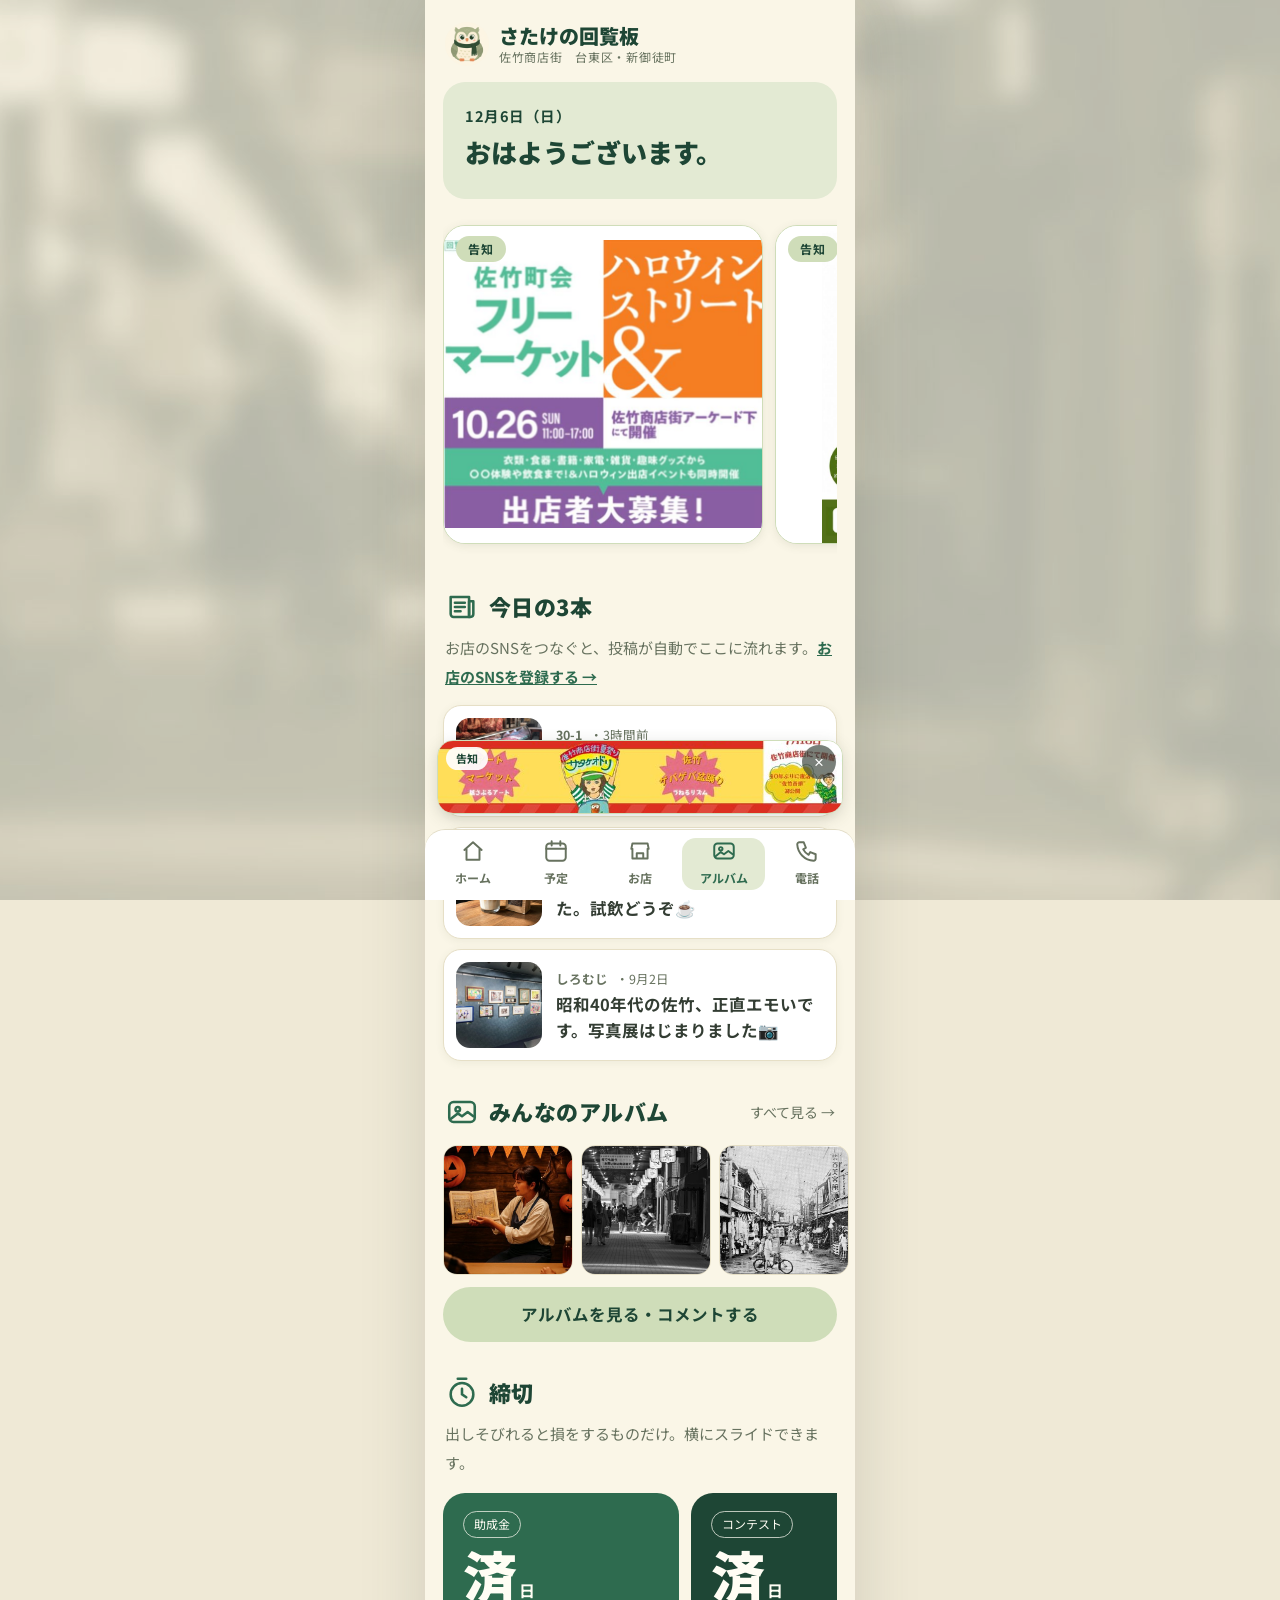
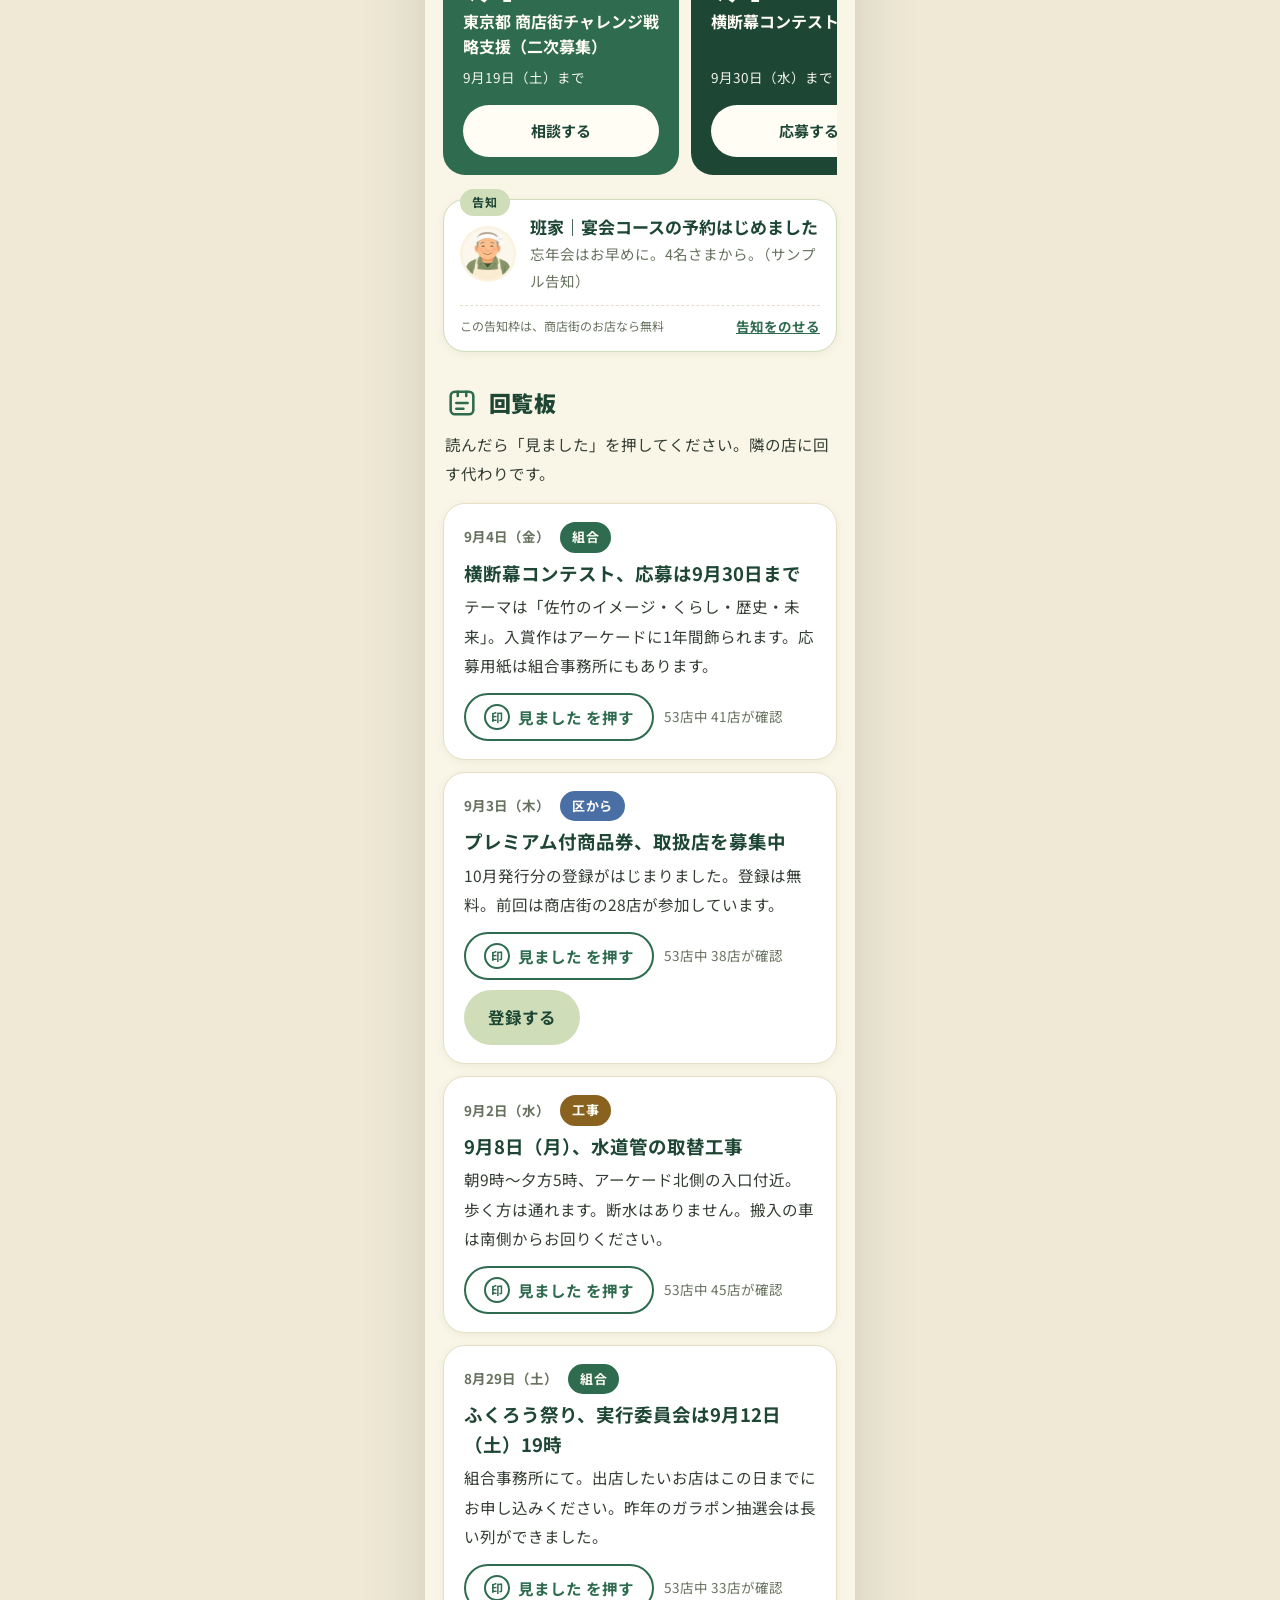
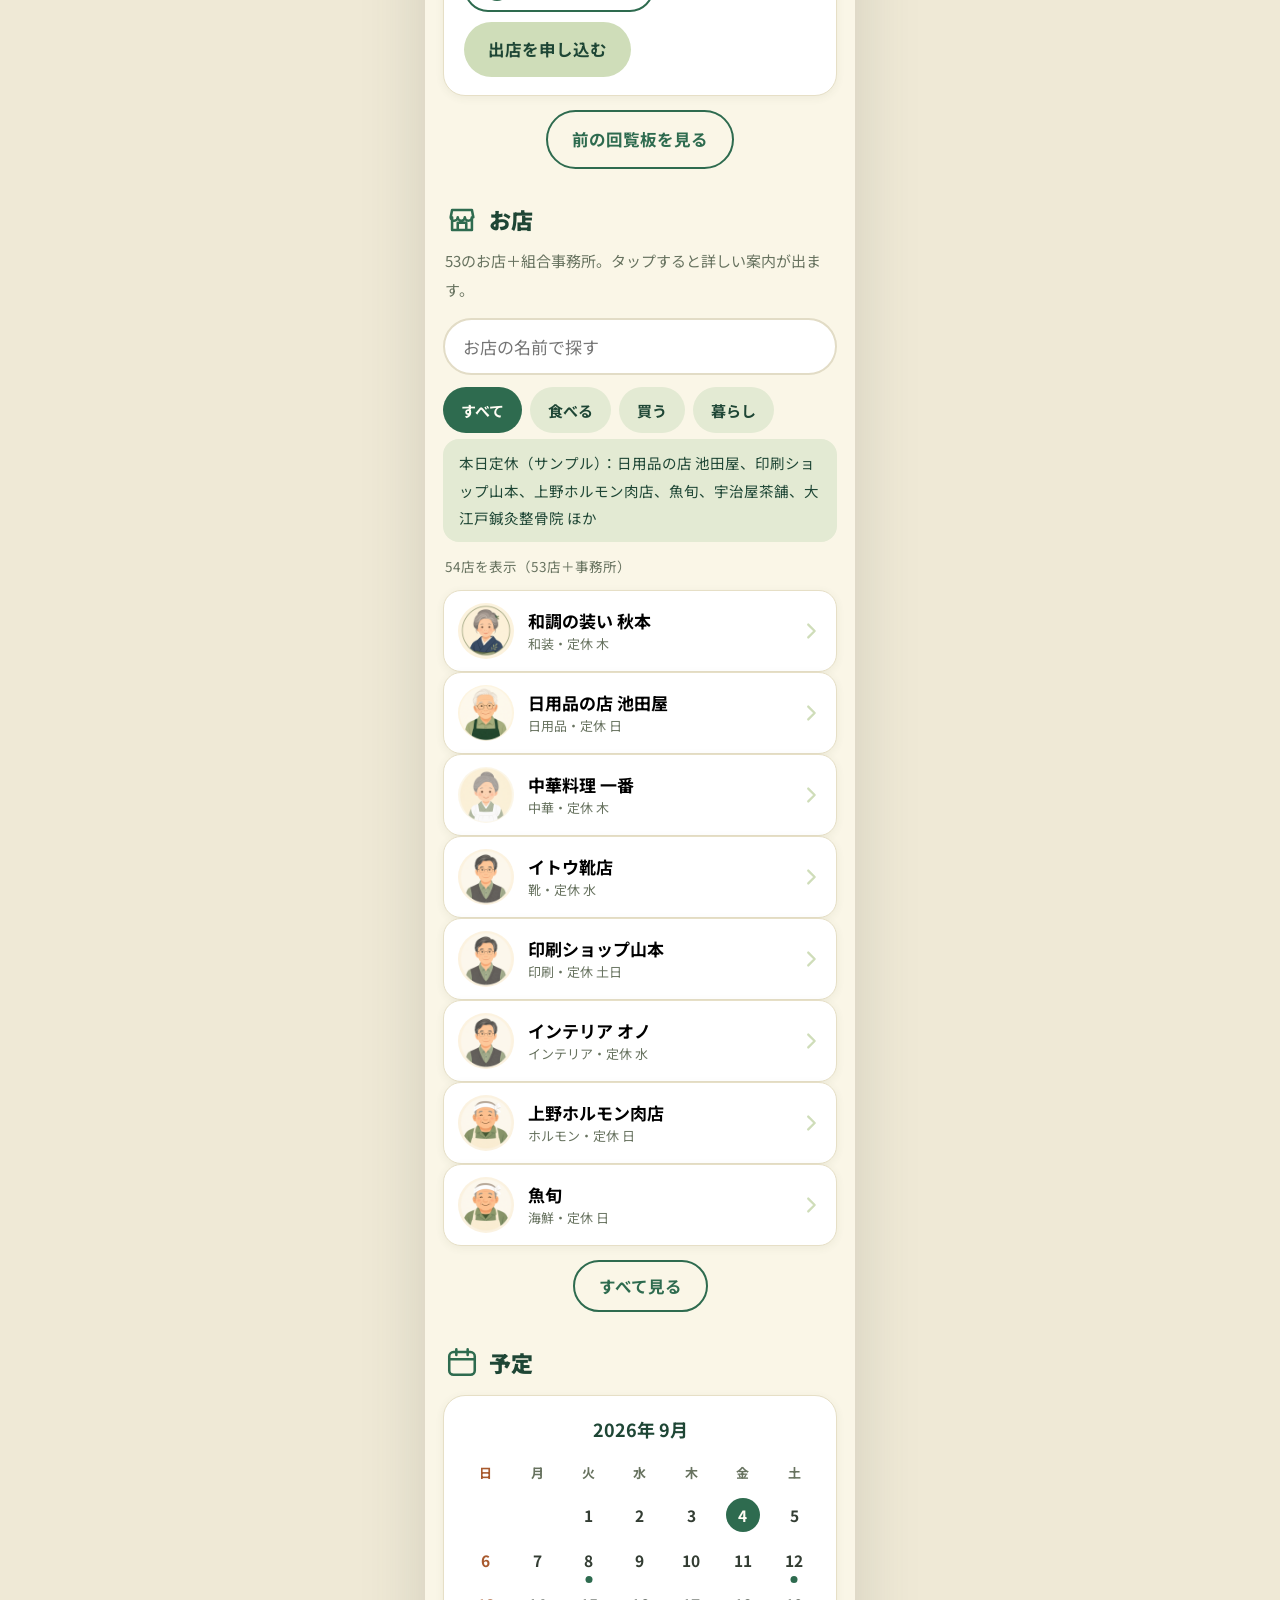
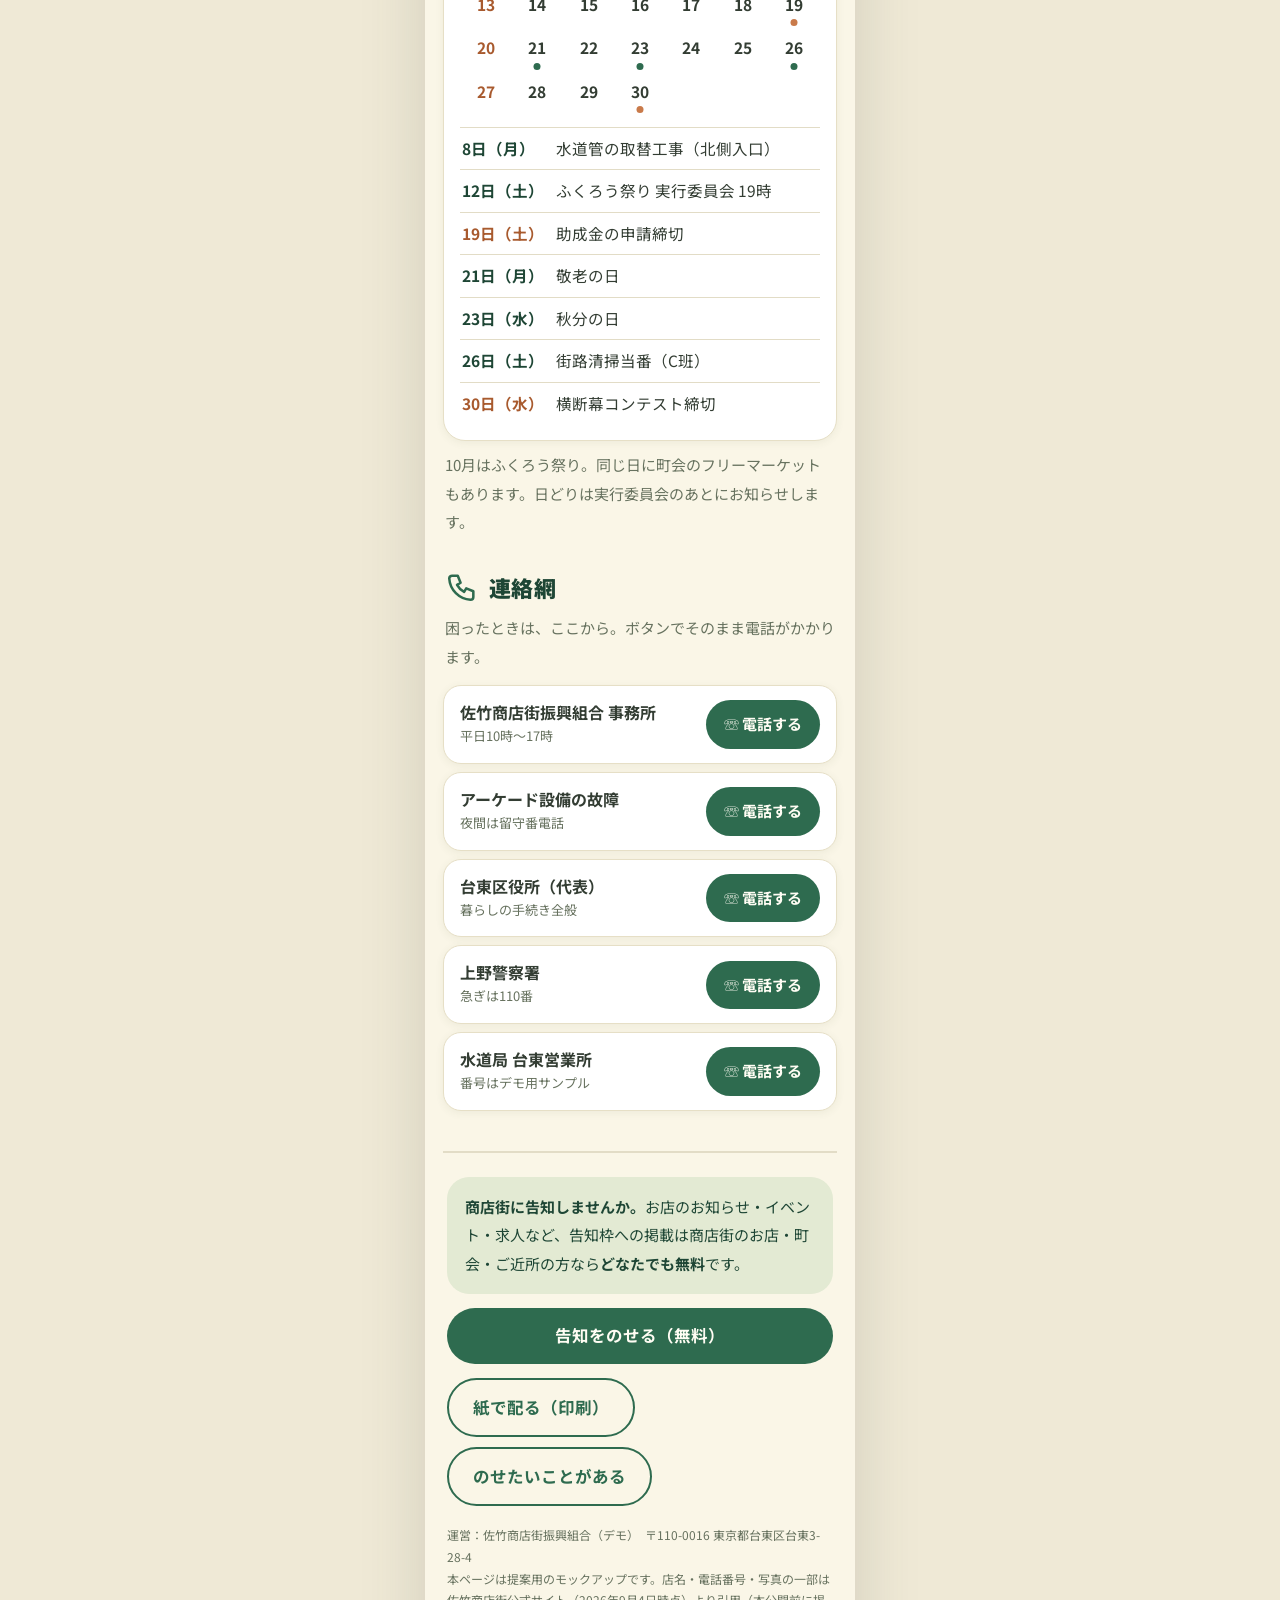
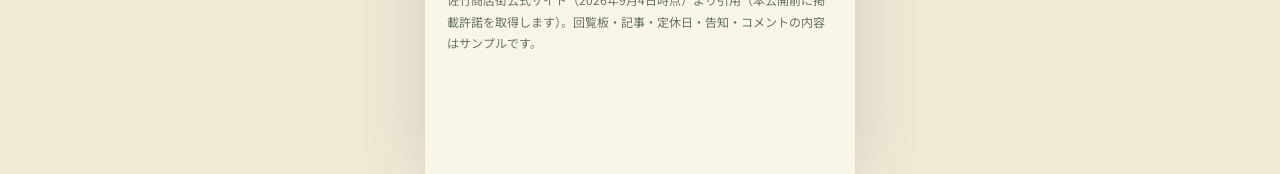
==== index.html @ 7f85e672 "satake shotengai portal mock (demo, noindex)" ====
<!DOCTYPE html>
<html lang="ja">
<head>
<meta charset="UTF-8">
<meta name="viewport" content="width=device-width, initial-scale=1.0">
<meta name="robots" content="noindex, nofollow">
<title>さたけの回覧板｜佐竹商店街</title>
<link rel="preconnect" href="https://fonts.googleapis.com">
<link rel="preconnect" href="https://fonts.gstatic.com" crossorigin>
<link href="https://fonts.googleapis.com/css2?family=Noto+Sans+JP:wght@400;500;700;900&display=swap" rel="stylesheet">
<link rel="stylesheet" href="css/style.css">
</head>
<body>
<div class="bg-illust" aria-hidden="true"></div>

<!-- ローディング（1日1回・応援型） -->
<div id="loader" aria-hidden="true">
  <img src="assets/img/owl.png" alt="">
  <p class="l-slogan" id="loaderSlogan">今日も一日、<br>がんばりましょう。</p>
  <p class="l-sub" id="loaderFact">佐竹商店街は、明治31年から128年。</p>
</div>

<div class="app">

  <header class="head">
    <img src="assets/img/owl.png" alt="ふくろうのマーク">
    <div class="t">さたけの回覧板<small>佐竹商店街　台東区・新御徒町</small></div>
  </header>

  <!-- あいさつ -->
  <div class="hello" id="top">
    <div class="h-day" id="helloDate">9月4日（金）</div>
    <h1 id="helloGreet">こんにちは。</h1>
  </div>

  <!-- ヒーロー＝告知面（チラシがそのまま載る） -->
  <section class="hero-ads" aria-label="告知">
    <div class="ha-scroll reveal">
      <a class="ha-card" href="shinsei.html"><span class="ad-chip">告知</span><img src="assets/img/ad_flea.jpg" alt="フリーマーケット＆ハロウィンストリート 10月26日 出店者大募集"></a>
      <a class="ha-card" href="shinsei.html"><span class="ad-chip">告知</span><img src="assets/img/ad_banner_contest.jpg" alt="第2回 横断幕コンテスト 作品募集"></a>
      <a class="ha-card ha-empty" href="shinsei.html"><div><b>この枠に、お店のチラシを</b><br>掲載は商店街のお店・町会なら無料<span class="btn sub" style="margin-top:10px">告知をのせる</span></div></a>
    </div>
  </section>

  <!-- 今日の3本（SNS連携） -->
  <section class="news" aria-labelledby="h-news">
    <div class="sec-head reveal">
      <svg class="ico" viewBox="0 0 24 24" fill="none" stroke="currentColor" stroke-width="1.8" stroke-linecap="round" stroke-linejoin="round" aria-hidden="true"><path d="M4 5h13v14H6a2 2 0 0 1-2-2z"/><path d="M17 8h3v9a2 2 0 0 1-2 2h-1z"/><path d="M7 9h7M7 12h7M7 15h4"/></svg>
      <h2 id="h-news">今日の3本</h2>
    </div>
    <p class="sec-lead reveal">お店のSNSをつなぐと、投稿が自動でここに流れます。<a href="shinsei.html" style="font-weight:700;color:var(--green)">お店のSNSを登録する →</a></p>
    <article class="n-item reveal">
      <img src="assets/img/sns_croquette.jpg" alt="揚げたてのコロッケ">
      <div><div class="n-meta"><b>30-1</b><time>・3時間前</time></div>
      <h3>秋のさつまいもコロッケ、今日からです。夕方は売り切れごめん🍠</h3></div>
    </article>
    <article class="n-item reveal">
      <img src="assets/img/sns_coffee.jpg" alt="アイスラテとコーヒー豆">
      <div><div class="n-meta"><b>ベースキャンプコーヒー</b><time>・昨日</time></div>
      <h3>新豆エチオピア、焼き上がりました。試飲どうぞ☕</h3></div>
    </article>
    <article class="n-item reveal">
      <img src="assets/img/photo_news.jpg" alt="写真展の会場">
      <div><div class="n-meta"><b>しろむじ</b><time>・9月2日</time></div>
      <h3>昭和40年代の佐竹、正直エモいです。写真展はじまりました📷</h3></div>
    </article>
  </section>

  <!-- アルバムのティーザー -->
  <section aria-labelledby="h-album-t">
    <div class="sec-head reveal">
      <svg class="ico" viewBox="0 0 24 24" fill="none" stroke="currentColor" stroke-width="1.8" stroke-linecap="round" stroke-linejoin="round" aria-hidden="true"><rect x="3" y="5" width="18" height="14" rx="3"/><circle cx="9" cy="10" r="1.6"/><path d="m4 17 5-4 3 2 4-3 4 3"/></svg>
      <h2 id="h-album-t">みんなのアルバム</h2>
      <a class="more" href="album.html">すべて見る →</a>
    </div>
    <div class="teaser reveal">
      <img src="assets/img/photo_album1.jpg" alt="">
      <img src="assets/img/photo_album2.jpg" alt="">
      <img src="assets/img/photo_album3.jpg" alt="">
    </div>
    <a class="btn sub wide reveal" href="album.html">アルバムを見る・コメントする</a>
  </section>

  <!-- 締切 -->
  <section aria-labelledby="h-dl">
    <div class="sec-head reveal">
      <svg class="ico" viewBox="0 0 24 24" fill="none" stroke="currentColor" stroke-width="1.8" stroke-linecap="round" aria-hidden="true"><circle cx="12" cy="13" r="8"/><path d="M12 9v4l3 2M9 2h6"/></svg>
      <h2 id="h-dl">締切</h2>
    </div>
    <p class="sec-lead reveal">出しそびれると損をするものだけ。横にスライドできます。</p>
    <div class="deadline-scroll reveal">
      <div class="dl" data-due="2026-09-19">
        <span class="d-tag">助成金</span>
        <div class="d-num"><span>--</span><small>日</small></div>
        <h3>東京都 商店街チャレンジ戦略支援（二次募集）</h3>
        <p class="d-date">9月19日（土）まで</p>
        <a class="btn" href="shinsei.html">相談する</a>
      </div>
      <div class="dl alt" data-due="2026-09-30">
        <span class="d-tag">コンテスト</span>
        <div class="d-num"><span>--</span><small>日</small></div>
        <h3>横断幕コンテスト 作品応募</h3>
        <p class="d-date">9月30日（水）まで</p>
        <a class="btn" href="shinsei.html">応募する</a>
      </div>
      <div class="dl" data-due="2026-10-15">
        <span class="d-tag">共済</span>
        <div class="d-num"><span>--</span><small>日</small></div>
        <h3>商店街共済 年度更新の書類</h3>
        <p class="d-date">10月15日（木）まで</p>
        <a class="btn" href="shinsei.html">書類を出す</a>
      </div>
    </div>
    <div class="ad-card reveal">
      <span class="ad-chip">告知</span>
      <div class="a-body">
        <img class="a-face" src="assets/img/face5.png" alt="">
        <div><h3>班家｜宴会コースの予約はじめました</h3>
        <p>忘年会はお早めに。4名さまから。（サンプル告知）</p></div>
      </div>
      <div class="ad-note"><span>この告知枠は、商店街のお店なら無料</span><a href="shinsei.html">告知をのせる</a></div>
    </div>
  </section>

  <!-- 回覧板 -->
  <section class="kairan" aria-labelledby="h-kairan">
    <div class="sec-head reveal">
      <svg class="ico" viewBox="0 0 24 24" fill="none" stroke="currentColor" stroke-width="1.8" stroke-linecap="round" stroke-linejoin="round" aria-hidden="true"><rect x="4" y="4" width="16" height="16" rx="3"/><path d="M9 4v3M15 4v3M8 12h8M8 16h5"/></svg>
      <h2 id="h-kairan">回覧板</h2>
    </div>
    <p class="sec-lead reveal">読んだら「見ました」を押してください。隣の店に回す代わりです。</p>

    <article class="card reveal" data-kid="k1" data-base="41">
      <div class="k-meta"><time>9月4日（金）</time><span class="chip c-kumiai">組合</span></div>
      <h3>横断幕コンテスト、応募は9月30日まで</h3>
      <p>テーマは「佐竹のイメージ・くらし・歴史・未来」。入賞作はアーケードに1年間飾られます。応募用紙は組合事務所にもあります。</p>
      <div class="k-act">
        <button class="stamp-btn" type="button"><span class="s-circle">印</span><span class="s-label">見ました</span></button>
        <span class="k-count"></span>
      </div>
    </article>

    <article class="card reveal" data-kid="k2" data-base="38">
      <div class="k-meta"><time>9月3日（木）</time><span class="chip c-ku">区から</span></div>
      <h3>プレミアム付商品券、取扱店を募集中</h3>
      <p>10月発行分の登録がはじまりました。登録は無料。前回は商店街の28店が参加しています。</p>
      <div class="k-act">
        <button class="stamp-btn" type="button"><span class="s-circle">印</span><span class="s-label">見ました</span></button>
        <span class="k-count"></span>
        <a class="btn sub" href="shinsei.html">登録する</a>
      </div>
    </article>

    <article class="card reveal" data-kid="k3" data-base="45">
      <div class="k-meta"><time>9月2日（水）</time><span class="chip c-kouji">工事</span></div>
      <h3>9月8日（月）、水道管の取替工事</h3>
      <p>朝9時〜夕方5時、アーケード北側の入口付近。歩く方は通れます。断水はありません。搬入の車は南側からお回りください。</p>
      <div class="k-act">
        <button class="stamp-btn" type="button"><span class="s-circle">印</span><span class="s-label">見ました</span></button>
        <span class="k-count"></span>
      </div>
    </article>

    <article class="card reveal" data-kid="k4" data-base="33">
      <div class="k-meta"><time>8月29日（土）</time><span class="chip c-kumiai">組合</span></div>
      <h3>ふくろう祭り、実行委員会は9月12日（土）19時</h3>
      <p>組合事務所にて。出店したいお店はこの日までにお申し込みください。昨年のガラポン抽選会は長い列ができました。</p>
      <div class="k-act">
        <button class="stamp-btn" type="button"><span class="s-circle">印</span><span class="s-label">見ました</span></button>
        <span class="k-count"></span>
        <a class="btn sub" href="shinsei.html">出店を申し込む</a>
      </div>
    </article>

    <p class="k-past reveal"><a class="btn line" href="#h-kairan">前の回覧板を見る</a></p>
  </section>

  <!-- お店 -->
  <section aria-labelledby="h-mise" id="mise">
    <div class="sec-head reveal">
      <svg class="ico" viewBox="0 0 24 24" fill="none" stroke="currentColor" stroke-width="1.8" stroke-linecap="round" stroke-linejoin="round" aria-hidden="true"><path d="M4 10 5 5h14l1 5M4 10a2.5 2.5 0 0 0 5 0 2.5 2.5 0 0 0 5 0 2.5 2.5 0 0 0 5 0M5 10v9h14v-9M9 19v-5h6v5"/></svg>
      <h2 id="h-mise">お店</h2>
    </div>
    <p class="sec-lead reveal">53のお店＋組合事務所。タップすると詳しい案内が出ます。</p>
    <div class="reveal">
      <input class="mise-search" id="miseSearch" type="search" placeholder="お店の名前で探す" aria-label="お店の名前で探す">
      <div class="mise-filter" role="group" aria-label="種類でしぼる">
        <button class="f-btn" aria-pressed="true" data-cat="all">すべて</button>
        <button class="f-btn" aria-pressed="false" data-cat="taberu">食べる</button>
        <button class="f-btn" aria-pressed="false" data-cat="kau">買う</button>
        <button class="f-btn" aria-pressed="false" data-cat="kurashi">暮らし</button>
      </div>
      <div class="mise-closed" id="miseClosed"></div>
      <p class="mise-count" id="miseCount"></p>
      <ul class="mise-list" id="miseList"></ul>
      <div class="mise-more"><button class="btn line" id="miseMore" type="button">すべて見る</button></div>
    </div>
  </section>

  <!-- 予定 -->
  <section aria-labelledby="h-cal" id="calendar">
    <div class="sec-head reveal">
      <svg class="ico" viewBox="0 0 24 24" fill="none" stroke="currentColor" stroke-width="1.8" stroke-linecap="round" aria-hidden="true"><rect x="3" y="5" width="18" height="16" rx="3"/><path d="M8 3v4M16 3v4M3 10h18"/></svg>
      <h2 id="h-cal">予定</h2>
    </div>
    <div class="cal reveal">
      <div class="cal-title">2026年 9月</div>
      <table>
        <thead><tr><th class="sun">日</th><th>月</th><th>火</th><th>水</th><th>木</th><th>金</th><th>土</th></tr></thead>
        <tbody>
          <tr><td class="sun"></td><td></td><td>1</td><td>2</td><td>3</td><td class="today"><span>4</span></td><td>5</td></tr>
          <tr><td class="sun">6</td><td>7</td><td>8<i class="dot"></i></td><td>9</td><td>10</td><td>11</td><td>12<i class="dot"></i></td></tr>
          <tr><td class="sun">13</td><td>14</td><td>15</td><td>16</td><td>17</td><td>18</td><td>19<i class="dot hot"></i></td></tr>
          <tr><td class="sun">20</td><td>21<i class="dot"></i></td><td>22</td><td>23<i class="dot"></i></td><td>24</td><td>25</td><td>26<i class="dot"></i></td></tr>
          <tr><td class="sun">27</td><td>28</td><td>29</td><td>30<i class="dot hot"></i></td><td></td><td></td><td></td></tr>
        </tbody>
      </table>
      <ul class="cal-legend">
        <li><span class="d">8日（月）</span>水道管の取替工事（北側入口）</li>
        <li><span class="d">12日（土）</span>ふくろう祭り 実行委員会 19時</li>
        <li class="hot"><span class="d">19日（土）</span>助成金の申請締切</li>
        <li><span class="d">21日（月）</span>敬老の日</li>
        <li><span class="d">23日（水）</span>秋分の日</li>
        <li><span class="d">26日（土）</span>街路清掃当番（C班）</li>
        <li class="hot"><span class="d">30日（水）</span>横断幕コンテスト締切</li>
      </ul>
    </div>
    <p class="sec-lead reveal" style="margin-top:10px">10月はふくろう祭り。同じ日に町会のフリーマーケットもあります。日どりは実行委員会のあとにお知らせします。</p>
  </section>

  <!-- 連絡網 -->
  <section aria-labelledby="h-tel" id="tel">
    <div class="sec-head reveal">
      <svg class="ico" viewBox="0 0 24 24" fill="none" stroke="currentColor" stroke-width="1.8" stroke-linecap="round" stroke-linejoin="round" aria-hidden="true"><path d="M5 4h4l2 5-2.5 1.5a12 12 0 0 0 5 5L15 13l5 2v4a2 2 0 0 1-2 2A16 16 0 0 1 3 6a2 2 0 0 1 2-2"/></svg>
      <h2 id="h-tel">連絡網</h2>
    </div>
    <p class="sec-lead reveal">困ったときは、ここから。ボタンでそのまま電話がかかります。</p>
    <ul class="tel-list">
      <li class="tel-row reveal"><div><div class="t-name">佐竹商店街振興組合 事務所</div><div class="t-note">平日10時〜17時</div></div><a href="tel:0338318926">☏ 電話する</a></li>
      <li class="tel-row reveal"><div><div class="t-name">アーケード設備の故障</div><div class="t-note">夜間は留守番電話</div></div><a href="tel:0338318926">☏ 電話する</a></li>
      <li class="tel-row reveal"><div><div class="t-name">台東区役所（代表）</div><div class="t-note">暮らしの手続き全般</div></div><a href="tel:0352461111">☏ 電話する</a></li>
      <li class="tel-row reveal"><div><div class="t-name">上野警察署</div><div class="t-note">急ぎは110番</div></div><a href="tel:0338470110">☏ 電話する</a></li>
      <li class="tel-row reveal"><div><div class="t-name">水道局 台東営業所</div><div class="t-note">番号はデモ用サンプル</div></div><a href="tel:0338350000">☏ 電話する</a></li>
    </ul>
  </section>

  <!-- フッター -->
  <footer class="foot">
    <div class="f-free"><b>商店街に告知しませんか。</b>お店のお知らせ・イベント・求人など、告知枠への掲載は商店街のお店・町会・ご近所の方なら<b>どなたでも無料</b>です。</div>
    <a class="btn wide" href="shinsei.html" style="margin-bottom:14px">告知をのせる（無料）</a>
    <div class="f-btns">
      <a class="btn line" href="javascript:window.print()">紙で配る（印刷）</a>
      <a class="btn line" href="shinsei.html">のせたいことがある</a>
    </div>
    <small>運営：佐竹商店街振興組合（デモ）　〒110-0016 東京都台東区台東3-28-4<br>
    本ページは提案用のモックアップです。店名・電話番号・写真の一部は佐竹商店街公式サイト（2026年9月4日時点）より引用（本公開前に掲載許諾を取得します）。回覧板・記事・定休日・告知・コメントの内容はサンプルです。</small>
  </footer>

</div><!-- /.app -->

<!-- 店ポップアップ -->
<div class="pop-wrap" id="popWrap" role="dialog" aria-modal="true" aria-labelledby="popName">
  <div class="pop">
    <div class="p-head">
      <img id="popImg" src="" alt="">
      <div><h3 id="popName"></h3><div class="p-cat" id="popCat"></div></div>
    </div>
    <div class="p-desc" id="popDesc"></div>
    <div class="p-actions">
      <a class="btn" id="popTel" href="#">☏ 電話する</a>
      <a class="btn sub" id="popMap" href="#" target="_blank" rel="noopener">地図を見る</a>
    </div>
    <a class="btn line" id="popSns" href="#" target="_blank" rel="noopener" style="width:100%;margin-top:10px">SNSを見る（投稿は「今日の3本」に流れます）</a>
    <button class="btn line p-close" id="popClose" type="button">閉じる</button>
  </div>
</div>

<!-- 追従の告知バナー（とじられる） -->
<div class="ad-banner" id="adBanner">
  <span class="b-chip">告知</span>
  <a href="shinsei.html" aria-label="サタケオドリの告知。くわしくは書類をだすページへ"><img src="assets/img/ad_odori.jpg" alt="サタケオドリ 7月18日 佐竹商店街にて開催"></a>
  <button class="b-close" id="adClose" type="button" aria-label="この告知をとじる">×</button>
</div>

<!-- 下部タブバー -->
<nav class="tabbar" aria-label="メニュー">
  <a href="#top" class="on"><svg viewBox="0 0 24 24" fill="none" stroke="currentColor" stroke-width="1.8" stroke-linecap="round" stroke-linejoin="round"><path d="M4 11 12 4l8 7M6 10v10h12V10"/></svg>ホーム</a>
  <a href="#calendar"><svg viewBox="0 0 24 24" fill="none" stroke="currentColor" stroke-width="1.8" stroke-linecap="round"><rect x="3" y="5" width="18" height="16" rx="3"/><path d="M8 3v4M16 3v4M3 10h18"/></svg>予定</a>
  <a href="#mise"><svg viewBox="0 0 24 24" fill="none" stroke="currentColor" stroke-width="1.8" stroke-linecap="round" stroke-linejoin="round"><path d="M4 10 5 5h14l1 5M5 10v9h14v-9M9 19v-5h6v5"/></svg>お店</a>
  <a href="album.html"><svg viewBox="0 0 24 24" fill="none" stroke="currentColor" stroke-width="1.8" stroke-linecap="round" stroke-linejoin="round"><rect x="3" y="5" width="18" height="14" rx="3"/><circle cx="9" cy="10" r="1.6"/><path d="m4 17 5-4 3 2 4-3 4 3"/></svg>アルバム</a>
  <a href="#tel"><svg viewBox="0 0 24 24" fill="none" stroke="currentColor" stroke-width="1.8" stroke-linecap="round" stroke-linejoin="round"><path d="M5 4h4l2 5-2.5 1.5a12 12 0 0 0 5 5L15 13l5 2v4a2 2 0 0 1-2 2A16 16 0 0 1 3 6a2 2 0 0 1 2-2"/></svg>電話</a>
</nav>

<script src="js/main.js"></script>
</body>
</html>
---- css/style.css ----
/* ================================================================
   さたけの回覧板 v2 — 佐竹商店街ポータル モックアップ
   スマホネイティブ1カラム（PCも同じ幅・背景はイラスト）
   参照: ケアアプリUI（クリーム×セージ×深緑・角丸・フラットイラスト）
   ================================================================ */
:root {
  --cream: #FAF6E7;      /* 画面の地 */
  --panel: #FFFFFF;      /* 明るいカード（白・境界を立てる） */
  --edge: #E6DFC6;       /* カードの縁 */
  --sage: #E3EAD3;       /* 淡い緑パネル */
  --sage-deep: #CFDDB9;
  --green: #2E6B4F;      /* 主色 */
  --green-ink: #1E4635;
  --ink: #333D33;        /* 本文 */
  --sub: #67725F;        /* 補助文字 */
  --line: #E2DCC6;
  --amber: #C97A4A;      /* 〆切の暖アクセント（1点・面用） */
  --amber-text: #A85A2E; /* 文字用アンバー（4.5:1確保） */
  --ai: #4A6FA5;         /* 区・自治体 */
  --r: 22px;
  --disp: "Noto Sans JP", sans-serif;
}
* { margin: 0; padding: 0; box-sizing: border-box; }
html { scroll-behavior: smooth; }
body {
  font-family: "Noto Sans JP", "Hiragino Sans", sans-serif;
  font-size: 17.5px; line-height: 1.9; color: var(--ink);
  background: #EFE9D6;
  -webkit-font-smoothing: antialiased;
}
/* PC: 街の淡いイラストを背景に敷く */
.bg-illust {
  position: fixed; inset: 0; z-index: -1;
  background: url("../assets/img/photo_bg.jpg") center / cover no-repeat #EFE9D6;
}
.bg-illust::after { content: ""; position: absolute; inset: 0; background: rgba(250,246,231,.25); }

img { max-width: 100%; display: block; }
a { color: inherit; }
:focus-visible { outline: 3px solid var(--green); outline-offset: 3px; border-radius: 6px; }

/* ---------------- アプリの器（1カラム） ---------------- */
.app {
  max-width: 430px; margin: 0 auto; min-height: 100svh;
  background: var(--cream);
  box-shadow: 0 0 60px rgba(70, 80, 60, .18);
  padding: 18px 18px 110px;
  position: relative;
}
@media (max-width: 430px) { .app { box-shadow: none; } }

/* ---------------- ローディング（1日1回・1秒） ---------------- */
#loader {
  position: fixed; inset: 0; z-index: 100; background: var(--cream);
  display: flex; flex-direction: column; align-items: center; justify-content: center;
  gap: 18px; padding: 24px; text-align: center;
  transition: opacity .5s ease, visibility .5s;
}
#loader.done { opacity: 0; visibility: hidden; }
#loader img { width: 110px; height: 110px; border-radius: 50%; }
#loader .l-slogan { font-family: var(--disp); font-weight: 700; font-size: 24px; line-height: 1.6; color: var(--green-ink); }
#loader .l-sub { font-size: 15px; color: var(--sub); max-width: 300px; }

/* ---------------- ヘッダー ---------------- */
.head { display: flex; align-items: center; gap: 10px; padding: 4px 2px 16px; }
.head img { width: 44px; height: 44px; border-radius: 50%; }
.head .t { font-family: var(--disp); font-weight: 900; font-size: 20px; color: var(--green-ink); line-height: 1.3; }
.head .t small { display: block; font-size: 12px; color: var(--sub); font-weight: 400; letter-spacing: .06em; }

/* ---------------- あいさつカード ---------------- */
.hello {
  background: var(--sage); border-radius: var(--r); padding: 20px 22px; margin-bottom: 14px;
}
.hello .h-day { font-size: 14.5px; color: var(--green-ink); font-weight: 700; letter-spacing: .04em; }
.hello h1 { font-family: var(--disp); font-weight: 900; font-size: 26px; color: var(--green-ink); line-height: 1.5; margin: 2px 0 8px; }
.hello .h-kotoba { font-size: 16px; color: var(--ink); background: var(--panel); border: 1px solid var(--edge); border-radius: 14px; padding: 10px 14px; }
.hello .h-kotoba b { color: var(--green); }

/* ヒーローイラスト */
.hero-illust { border-radius: var(--r); overflow: hidden; margin-bottom: 14px; }
.hero-illust img { width: 100%; aspect-ratio: 4/3; object-fit: cover; }

/* ---------------- 共通 ---------------- */
section { margin: 30px 0; }
.sec-head { display: flex; align-items: center; gap: 10px; margin-bottom: 12px; padding: 0 2px; }
.sec-head .ico { width: 34px; height: 34px; flex: none; color: var(--green); }
.sec-head h2 { font-family: var(--disp); font-weight: 900; font-size: 22px; color: var(--green-ink); letter-spacing: .02em; }
.sec-head .more { margin-left: auto; font-size: 14px; color: var(--sub); text-decoration: none; }
.sec-lead { font-size: 15px; color: var(--sub); margin: -6px 2px 14px; }

.card { background: var(--panel); border-radius: var(--r); padding: 18px 20px; border: 1px solid var(--edge); box-shadow: 0 2px 8px rgba(70,80,60,.07); }
.card + .card { margin-top: 12px; }

.btn {
  display: inline-flex; align-items: center; justify-content: center; gap: 8px;
  min-height: 52px; padding: 12px 24px; border-radius: 999px;
  font-family: var(--disp); font-weight: 700; font-size: 16.5px; text-decoration: none;
  cursor: pointer; border: none; background: var(--green); color: #FFFDF4;
  transition: transform .15s, filter .2s;
}
.btn:hover { filter: brightness(1.08); }
.btn:active { transform: translateY(2px); }
.btn.sub { background: var(--sage-deep); color: var(--green-ink); }
.btn.line { background: transparent; border: 2px solid var(--green); color: var(--green); }
.btn.wide { width: 100%; }

.chip { font-size: 13px; font-weight: 700; padding: 3px 12px; border-radius: 999px; color: #FFFDF4; letter-spacing: .04em; }
.chip.c-kumiai { background: var(--green); }
.chip.c-ku { background: var(--ai); }
.chip.c-kouji { background: #8A6220; }
.chip.c-mise { background: var(--amber-text); }

/* ---------------- AIニュース ---------------- */
.news .n-item {
  display: grid; grid-template-columns: 86px 1fr; gap: 14px; align-items: center;
  background: var(--panel); border-radius: 18px; padding: 12px; text-decoration: none;
  border: 1px solid var(--edge); box-shadow: 0 2px 8px rgba(70,80,60,.07);
}

.news .n-item + .n-item { margin-top: 10px; }
.news .n-item img { width: 86px; height: 86px; object-fit: cover; border-radius: 14px; }
.news .n-meta { font-size: 12.5px; color: var(--sub); display: flex; gap: 8px; align-items: center; margin-bottom: 2px; }
.news .n-meta .tag { color: var(--green); font-weight: 700; }
.news h3 { font-size: 16.5px; line-height: 1.55; font-weight: 700; }

/* ---------------- しめきり ---------------- */
.deadline-scroll { display: flex; gap: 12px; overflow-x: auto; padding: 2px 2px 8px; scroll-snap-type: x mandatory; }
.deadline-scroll::-webkit-scrollbar { display: none; }
.dl {
  flex: 0 0 236px; scroll-snap-align: start;
  background: var(--green); color: #FFFDF4; border-radius: var(--r); padding: 18px 20px;
  display: flex; flex-direction: column; gap: 6px;
}
.dl.alt { background: var(--green-ink); }
.dl .d-num { font-family: var(--disp); font-weight: 900; font-size: 54px; line-height: 1.1; }
.dl .d-num small { font-size: 16px; font-weight: 700; margin-left: 2px; }
.dl .d-tag { align-self: flex-start; font-size: 12px; border: 1.5px solid rgba(255,253,244,.7); border-radius: 999px; padding: 1px 10px; }
.dl h3 { font-size: 16px; line-height: 1.55; font-weight: 700; flex: 1; }
.dl .d-date { font-size: 13.5px; opacity: .95; }
.dl .btn { background: #FFFDF4; color: var(--green-ink); min-height: 46px; margin-top: 8px; font-size: 15px; }

/* ---------------- 回覧板 ---------------- */
.kairan .card h3 { font-family: var(--disp); font-weight: 700; font-size: 18.5px; line-height: 1.6; margin: 6px 0 4px; color: var(--green-ink); }
.kairan .k-meta { display: flex; gap: 10px; align-items: center; }
.kairan time { font-size: 13.5px; font-weight: 700; color: var(--sub); }
.kairan p { font-size: 15.5px; color: var(--ink); }
.kairan .k-act { display: flex; gap: 10px; align-items: center; margin-top: 12px; flex-wrap: wrap; }
.stamp-btn {
  display: inline-flex; align-items: center; gap: 8px; cursor: pointer;
  border: 2px solid var(--green); background: transparent; color: var(--green);
  border-radius: 999px; min-height: 48px; padding: 8px 18px;
  font-family: var(--disp); font-weight: 700; font-size: 15.5px;
}
.stamp-btn .s-circle {
  width: 26px; height: 26px; border-radius: 50%; border: 2px solid currentColor;
  display: inline-flex; align-items: center; justify-content: center; font-size: 12px;
}
.stamp-btn.stamped { background: var(--green); color: #FFFDF4; border-color: var(--green); }
.k-count { font-size: 13.5px; color: var(--sub); }
.k-past { text-align: center; margin-top: 14px; }

/* ---------------- おみせ ---------------- */
.mise-search {
  width: 100%; font-size: 17px; font-family: inherit; padding: 14px 18px;
  border: 2px solid var(--line); border-radius: 999px; background: var(--panel); margin-bottom: 12px;
}
.mise-search:focus { border-color: var(--green); outline: none; }
.mise-filter { display: flex; gap: 8px; flex-wrap: wrap; margin-bottom: 6px; }
.f-btn {
  font-family: var(--disp); font-weight: 700; font-size: 15px; min-height: 46px;
  padding: 8px 18px; border-radius: 999px; cursor: pointer;
  border: none; background: var(--sage); color: var(--green-ink);
}
.f-btn[aria-pressed="true"] { background: var(--green); color: #FFFDF4; }
.mise-count { font-size: 13.5px; color: var(--sub); margin: 6px 2px 10px; }
.mise-closed { background: var(--sage); border-radius: 16px; padding: 10px 16px; font-size: 14.5px; color: var(--green-ink); margin-bottom: 12px; }
.mise-list { list-style: none; }
.mise-row {
  width: 100%; display: flex; align-items: center; gap: 14px; text-align: left;
  background: var(--panel); border: 1px solid var(--edge); border-radius: 18px; padding: 12px 14px;
  cursor: pointer; font-family: inherit; transition: transform .15s;
  box-shadow: 0 2px 8px rgba(70,80,60,.07);
}
.mise-row:active { transform: scale(.985); }
.mise-row + .mise-row { margin-top: 8px; }
.mise-row img { width: 56px; height: 56px; border-radius: 50%; flex: none; background: var(--sage); }
.mise-row .m-name { font-weight: 700; font-size: 17px; line-height: 1.5; }
.mise-row .m-cat { font-size: 13px; color: var(--sub); }
.mise-row .m-arrow { margin-left: auto; color: var(--sage-deep); flex: none; }
.mise-more { margin-top: 14px; text-align: center; }

/* 店ポップアップ */
.pop-wrap {
  position: fixed; inset: 0; z-index: 90; display: none;
  align-items: flex-end; justify-content: center; background: rgba(51,61,51,.45);
}
.pop-wrap.on { display: flex; }
.pop {
  width: 100%; max-width: 430px; background: var(--cream);
  border-radius: 26px 26px 0 0; padding: 20px 22px 30px;
  animation: rise .28s ease;
}
@keyframes rise { from { transform: translateY(40px); opacity: 0; } }
.pop .p-head { display: flex; align-items: center; gap: 16px; margin-bottom: 12px; }
.pop .p-head img { width: 76px; height: 76px; border-radius: 50%; background: var(--sage); }
.pop h3 { font-family: var(--disp); font-weight: 700; font-size: 21px; color: var(--green-ink); line-height: 1.4; }
.pop .p-cat { font-size: 14px; color: var(--sub); }
.pop .p-desc { font-size: 15.5px; background: var(--panel); border-radius: 14px; padding: 12px 16px; margin-bottom: 14px; }
.pop .p-actions { display: grid; grid-template-columns: 1fr 1fr; gap: 10px; }
.pop .p-close { margin-top: 12px; width: 100%; }

/* ---------------- アルバム（横スクロール） ---------------- */
.album-scroll { display: flex; gap: 12px; overflow-x: auto; padding: 2px 2px 8px; scroll-snap-type: x mandatory; }
.album-scroll::-webkit-scrollbar { display: none; }
.album-scroll figure { flex: 0 0 240px; scroll-snap-align: start; }
.album-scroll img { width: 240px; height: 180px; object-fit: cover; border-radius: 18px; }
.album-scroll figcaption { font-size: 13.5px; color: var(--sub); margin-top: 6px; padding-left: 4px; }
.album-post { margin-top: 12px; }

/* ---------------- こよみ ---------------- */
.cal { background: var(--panel); border: 1px solid var(--edge); box-shadow: 0 2px 8px rgba(70,80,60,.07); border-radius: var(--r); padding: 16px; }
.cal .cal-title { font-family: var(--disp); font-weight: 700; text-align: center; font-size: 18px; color: var(--green-ink); margin-bottom: 8px; }
.cal table { width: 100%; border-collapse: collapse; table-layout: fixed; }
.cal th { font-size: 13px; color: var(--sub); padding: 6px 0; font-weight: 700; }
.cal th.sun { color: var(--amber-text); }
.cal td { text-align: center; padding: 7px 0; font-size: 15.5px; font-weight: 700; position: relative; }
.cal td.sun { color: var(--amber-text); }
.cal td .dot { position: absolute; left: 50%; transform: translateX(-50%); bottom: 0; width: 7px; height: 7px; border-radius: 50%; background: var(--green); }
.cal td .dot.hot { background: var(--amber); }
.cal td.today span {
  display: inline-flex; width: 34px; height: 34px; border-radius: 50%;
  background: var(--green); color: #FFFDF4; align-items: center; justify-content: center;
}
.cal-legend { list-style: none; margin-top: 14px; }
.cal-legend li { display: flex; gap: 10px; align-items: baseline; font-size: 15.5px; padding: 6px 2px; border-top: 1px solid var(--line); }
.cal-legend .d { font-weight: 700; color: var(--green-ink); flex: none; width: 84px; }
.cal-legend li.hot .d { color: var(--amber-text); }

/* ---------------- この街のこと ---------------- */
.machi .m-facts { display: flex; gap: 10px; margin: 14px 0; }
.machi .fact { flex: 1; background: var(--sage); border-radius: 18px; text-align: center; padding: 14px 6px; }
.machi .fact b { font-family: var(--disp); font-weight: 700; font-size: 24px; color: var(--green-ink); display: block; line-height: 1.4; }
.machi .fact span { font-size: 13px; color: var(--green-ink); line-height: 1.5; display: block; }
.machi p { font-size: 15.5px; margin-top: 10px; }
.machi .owl-note { display: flex; gap: 14px; align-items: center; background: var(--panel); border: 1px solid var(--edge); border-radius: var(--r); padding: 14px 16px; margin-top: 14px; }
.machi .owl-note img { width: 64px; height: 64px; border-radius: 50%; flex: none; }
.machi .owl-note p { font-size: 14.5px; margin: 0; }

/* ---------------- れんらく網 ---------------- */
.tel-list { list-style: none; }
.tel-row {
  display: flex; align-items: center; gap: 12px;
  background: var(--panel); border: 1px solid var(--edge); border-radius: 18px; padding: 14px 16px;
  box-shadow: 0 2px 8px rgba(70,80,60,.07);
}
.tel-row + .tel-row { margin-top: 8px; }
.tel-row .t-name { font-weight: 700; font-size: 16px; line-height: 1.5; }
.tel-row .t-note { font-size: 13px; color: var(--sub); }
.tel-row a {
  margin-left: auto; flex: none; display: inline-flex; align-items: center; gap: 6px;
  background: var(--green); color: #FFFDF4; text-decoration: none;
  font-family: var(--disp); font-weight: 700; font-size: 15px;
  border-radius: 999px; padding: 10px 18px; min-height: 48px;
}

/* ---------------- フッター ---------------- */
.foot { margin-top: 40px; padding: 24px 4px 10px; border-top: 2px solid var(--line); }
.foot .f-free { background: var(--sage); border-radius: var(--r); padding: 16px 18px; font-size: 15px; color: var(--green-ink); margin-bottom: 14px; }
.foot .f-btns { display: flex; gap: 10px; flex-wrap: wrap; margin-bottom: 18px; }
.foot small { font-size: 12px; color: var(--sub); line-height: 1.8; display: block; }

/* ---------------- 下部タブバー ---------------- */
.tabbar {
  position: fixed; bottom: 0; left: 50%; transform: translateX(-50%); z-index: 50;
  width: 100%; max-width: 430px;
  background: var(--panel); border-top: 1.5px solid var(--line);
  display: flex; padding: 8px 6px calc(10px + env(safe-area-inset-bottom));
  border-radius: 20px 20px 0 0;
}
.tabbar a {
  flex: 1; text-align: center; text-decoration: none; color: var(--sub);
  font-size: 12px; font-weight: 700; display: flex; flex-direction: column; align-items: center; gap: 3px;
  min-height: 52px; justify-content: center; border-radius: 14px;
}
.tabbar a svg { width: 26px; height: 26px; }
.tabbar a.on, .tabbar a:hover { color: var(--green); background: var(--sage); }

/* ---------------- 出現（ひかえめ・1回） ---------------- */
.reveal { opacity: 0; transform: translateY(14px); transition: opacity .5s ease, transform .5s ease; }
.reveal.in { opacity: 1; transform: none; }
@media (prefers-reduced-motion: reduce) {
  html { scroll-behavior: auto; }
  .reveal { opacity: 1 !important; transform: none !important; }
  .pop { animation: none; }
}

/* ---------------- 印刷（紙の回覧板） ---------------- */
@media print {
  #loader, .tabbar, .bg-illust, .hero-illust, .album-post, .mise-search, .mise-filter, .btn, .stamp-btn, .foot .f-btns { display: none !important; }
  body { background: #fff; }
  .app { box-shadow: none; max-width: 100%; padding: 0; }
  .reveal { opacity: 1 !important; transform: none !important; }
  .card, .cal, .n-item, .tel-row { break-inside: avoid; }
  .sec-head { break-after: avoid; }
}

/* PC: 横スクロールにマウス用の手がかり */
@media (hover: hover) {
  .deadline-scroll, .album-scroll { scrollbar-width: thin; scrollbar-color: var(--sage-deep) transparent; }
  .deadline-scroll::-webkit-scrollbar, .album-scroll::-webkit-scrollbar { display: block; height: 6px; }
  .deadline-scroll::-webkit-scrollbar-thumb, .album-scroll::-webkit-scrollbar-thumb { background: var(--sage-deep); border-radius: 3px; }
}

/* ---------------- 告知枠（広告・掲載無料） ---------------- */
.ad-card {
  background: var(--panel); border: 1.5px solid var(--sage-deep); border-radius: var(--r);
  padding: 14px 16px 12px; margin: 16px 0; position: relative;
  box-shadow: 0 2px 8px rgba(70,80,60,.07);
}
.ad-chip {
  position: absolute; top: -11px; left: 16px;
  background: var(--sage-deep); color: var(--green-ink);
  font-family: var(--disp); font-weight: 700; font-size: 12px; letter-spacing: .1em;
  border-radius: 999px; padding: 2px 12px;
}
.ad-card .a-body { display: flex; gap: 14px; align-items: center; }
.ad-card .a-body img.a-face { width: 56px; height: 56px; border-radius: 50%; flex: none; }
.ad-card h3 { font-family: var(--disp); font-weight: 700; font-size: 17px; color: var(--green-ink); line-height: 1.5; }
.ad-card p { font-size: 14.5px; color: var(--sub); }
.ad-card img.a-visual { width: 100%; border-radius: 14px; margin-top: 4px; border: 1px solid var(--edge); }
.ad-note {
  display: flex; justify-content: space-between; align-items: center; gap: 8px;
  margin-top: 10px; padding-top: 8px; border-top: 1px dashed var(--edge);
}
.ad-note span { font-size: 12px; color: var(--sub); }
.ad-note a { font-size: 13.5px; font-weight: 700; color: var(--green); }

/* 追従の告知バナー（タブバーの上・とじられる） */
.ad-banner {
  position: fixed; bottom: 86px; left: 50%; transform: translateX(-50%); z-index: 45;
  width: calc(100% - 24px); max-width: 406px;
  background: var(--panel); border: 1.5px solid var(--sage-deep); border-radius: 16px;
  box-shadow: 0 4px 16px rgba(70,80,60,.18); overflow: hidden;
}
.ad-banner.off { display: none; }
.ad-banner .b-chip { position: absolute; top: 6px; left: 8px; background: rgba(255,255,255,.92); color: var(--green-ink); font-size: 11px; font-weight: 700; border-radius: 999px; padding: 1px 10px; }
.ad-banner img { width: 100%; height: 72px; object-fit: cover; display: block; }
.ad-banner .b-close {
  position: absolute; top: 4px; right: 6px; width: 34px; height: 34px;
  border: none; border-radius: 50%; background: rgba(51,61,51,.65); color: #fff;
  font-size: 17px; cursor: pointer; line-height: 1;
}

/* ---------------- アルバム・ページ ---------------- */
.teaser { display: flex; gap: 8px; margin-bottom: 12px; }
.teaser img { width: 33%; aspect-ratio: 1; object-fit: cover; border-radius: 14px; border: 1px solid var(--edge); }
.ph-card { background: var(--panel); border: 1px solid var(--edge); box-shadow: 0 2px 8px rgba(70,80,60,.07); border-radius: var(--r); overflow: hidden; margin-bottom: 18px; }
.ph-card > img { width: 100%; max-height: 340px; object-fit: cover; }
.ph-card .ph-body { padding: 14px 18px 16px; }
.ph-card .ph-cap { font-weight: 700; font-size: 16.5px; line-height: 1.6; }
.ph-card .ph-src { font-size: 12.5px; color: var(--sub); margin-top: 2px; }
.ph-com { margin-top: 12px; border-top: 1px solid var(--edge); padding-top: 10px; }
.ph-com .c-item { display: flex; gap: 10px; align-items: flex-start; margin-bottom: 8px; }
.ph-com .c-item img { width: 34px; height: 34px; border-radius: 50%; flex: none; }
.ph-com .c-item .c-body { background: var(--cream); border-radius: 12px; padding: 6px 12px; font-size: 14.5px; line-height: 1.7; }
.ph-com .c-item .c-body b { font-size: 12.5px; color: var(--green-ink); display: block; }
.c-form { display: flex; gap: 8px; margin-top: 10px; }
.c-form input { flex: 1; font-family: inherit; font-size: 16px; padding: 10px 14px; border: 2px solid var(--edge); border-radius: 999px; }
.c-form input:focus { border-color: var(--green); outline: none; }
.c-form button { flex: none; min-height: 46px; padding: 8px 16px; font-size: 14.5px; }
@media print { .ad-banner { display: none !important; } }

/* ---------------- ヒーロー告知（チラシ面） ---------------- */
.hero-ads { margin: 4px 0 6px; }
.ha-scroll { display: flex; gap: 12px; overflow-x: auto; padding: 12px 2px; scroll-snap-type: x mandatory; }
.ha-scroll::-webkit-scrollbar { display: none; }
.ha-card {
  position: relative; flex: 0 0 82%; scroll-snap-align: start;
  border-radius: var(--r); overflow: hidden; border: 1.5px solid var(--sage-deep);
  background: var(--panel); box-shadow: 0 2px 10px rgba(70,80,60,.1); text-decoration: none;
}
.ha-card img { width: 100%; aspect-ratio: 1/1; object-fit: contain; background: #fff; display: block; }
.ha-card .ad-chip { position: absolute; top: 10px; left: 12px; z-index: 2; }
.ha-empty { display: flex; align-items: center; justify-content: center; text-align: center;
  aspect-ratio: auto; color: var(--green-ink); font-size: 15px; line-height: 1.9; padding: 20px; }
.ha-empty b { font-size: 17px; }
.ha-empty span.btn { display: inline-flex; }
@media (hover: hover) { .ha-scroll { scrollbar-width: thin; scrollbar-color: var(--sage-deep) transparent; } }
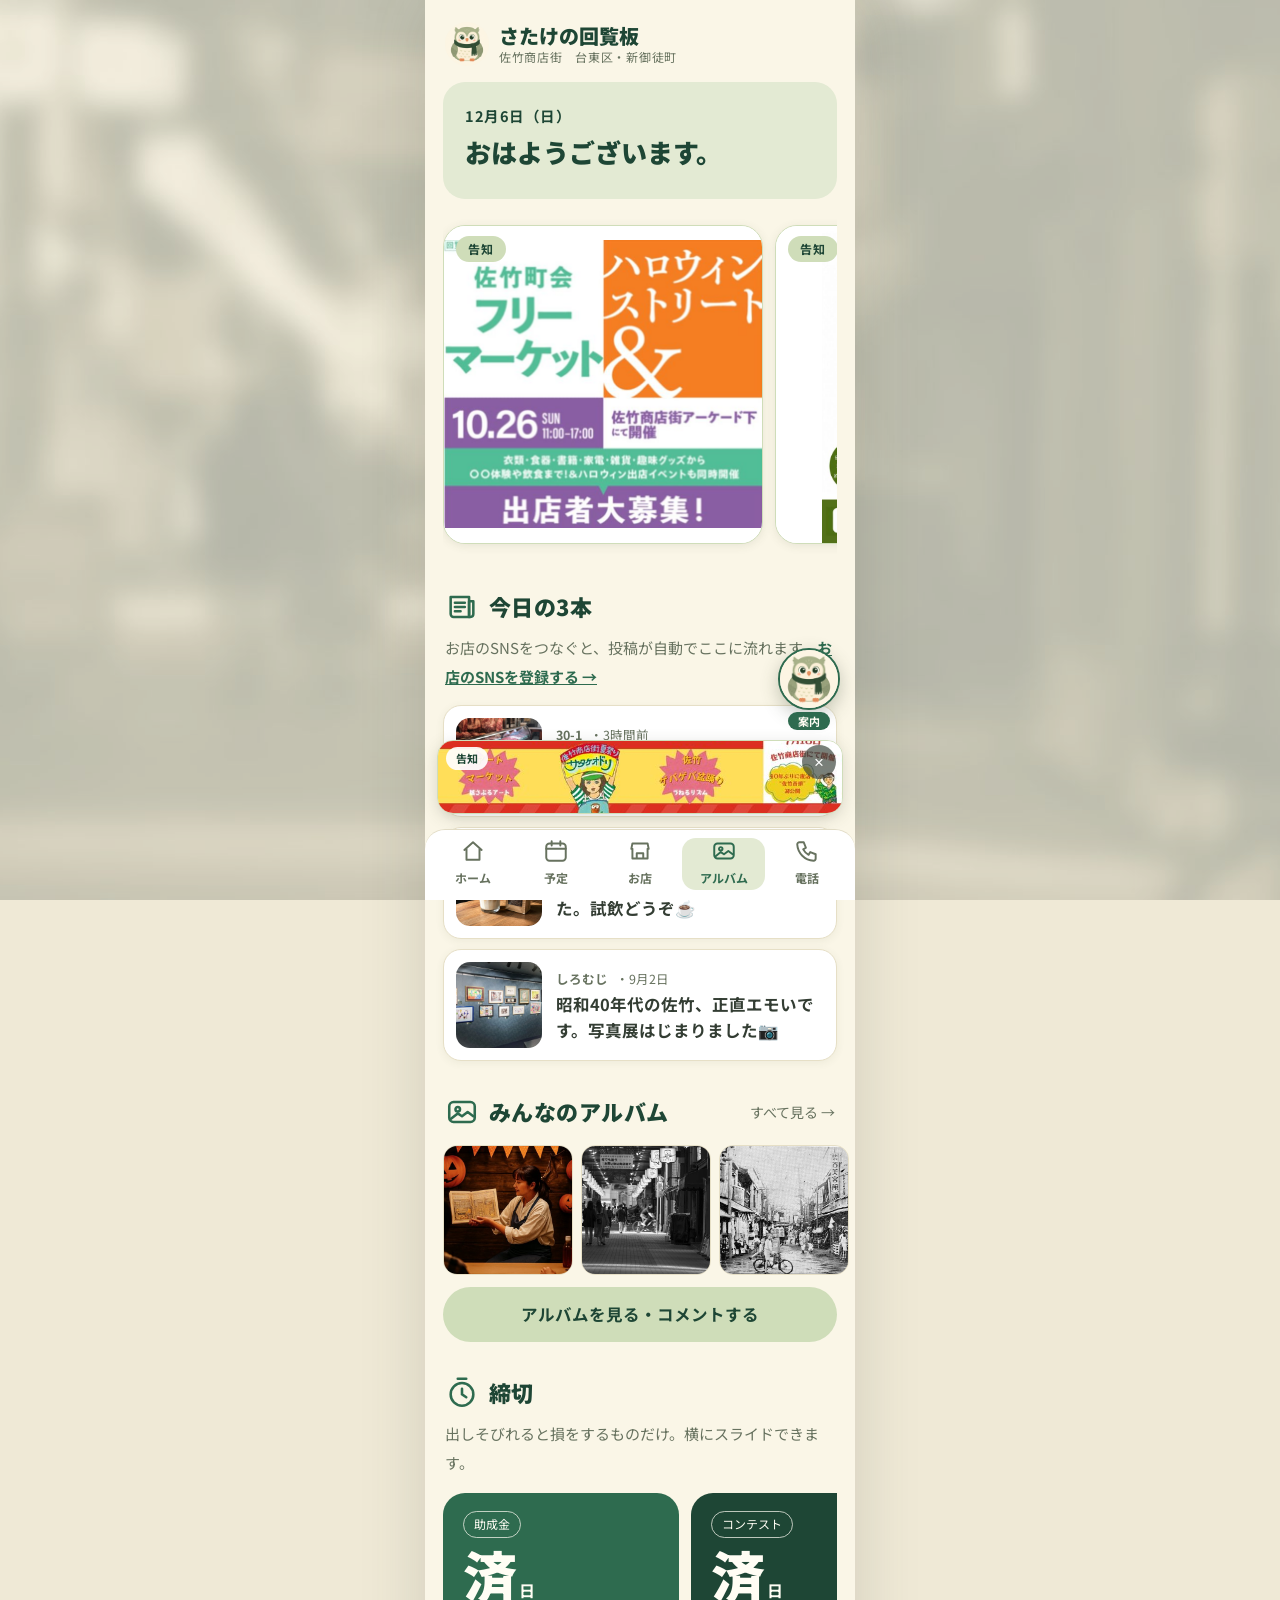
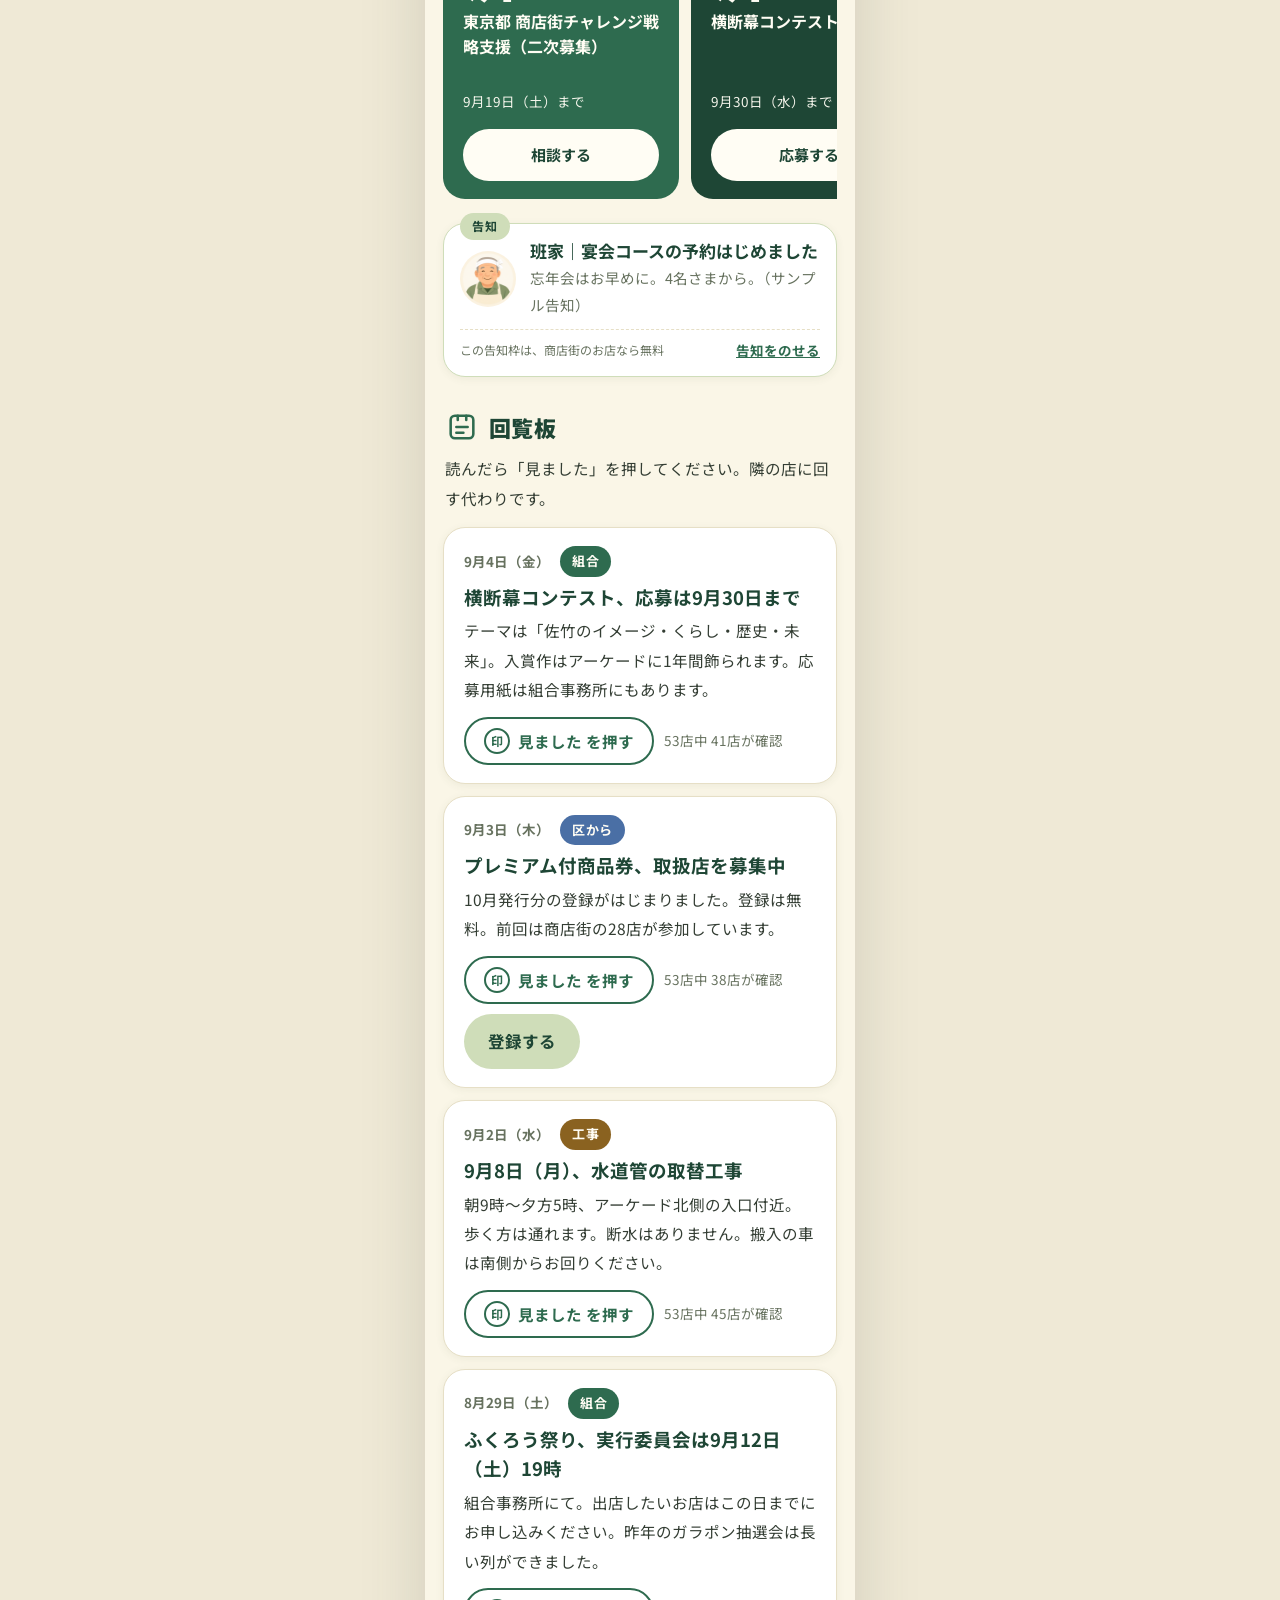
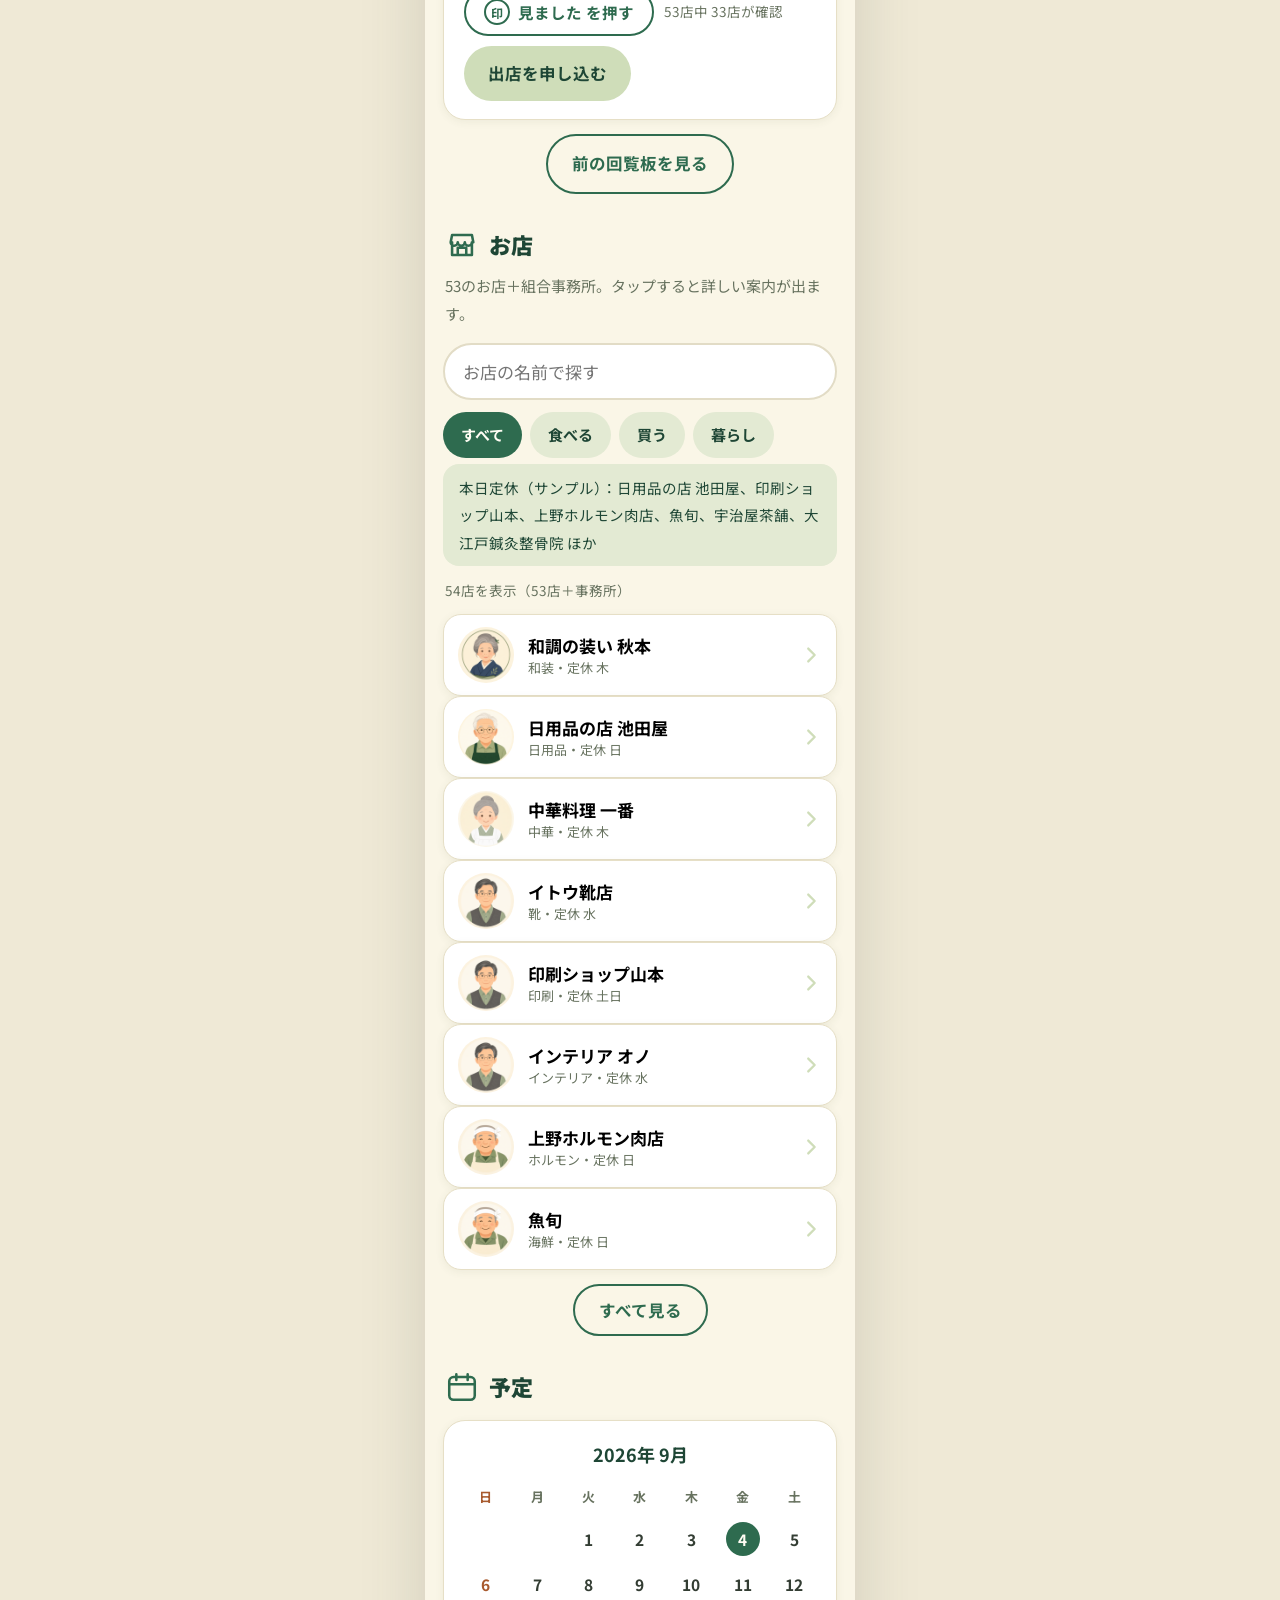
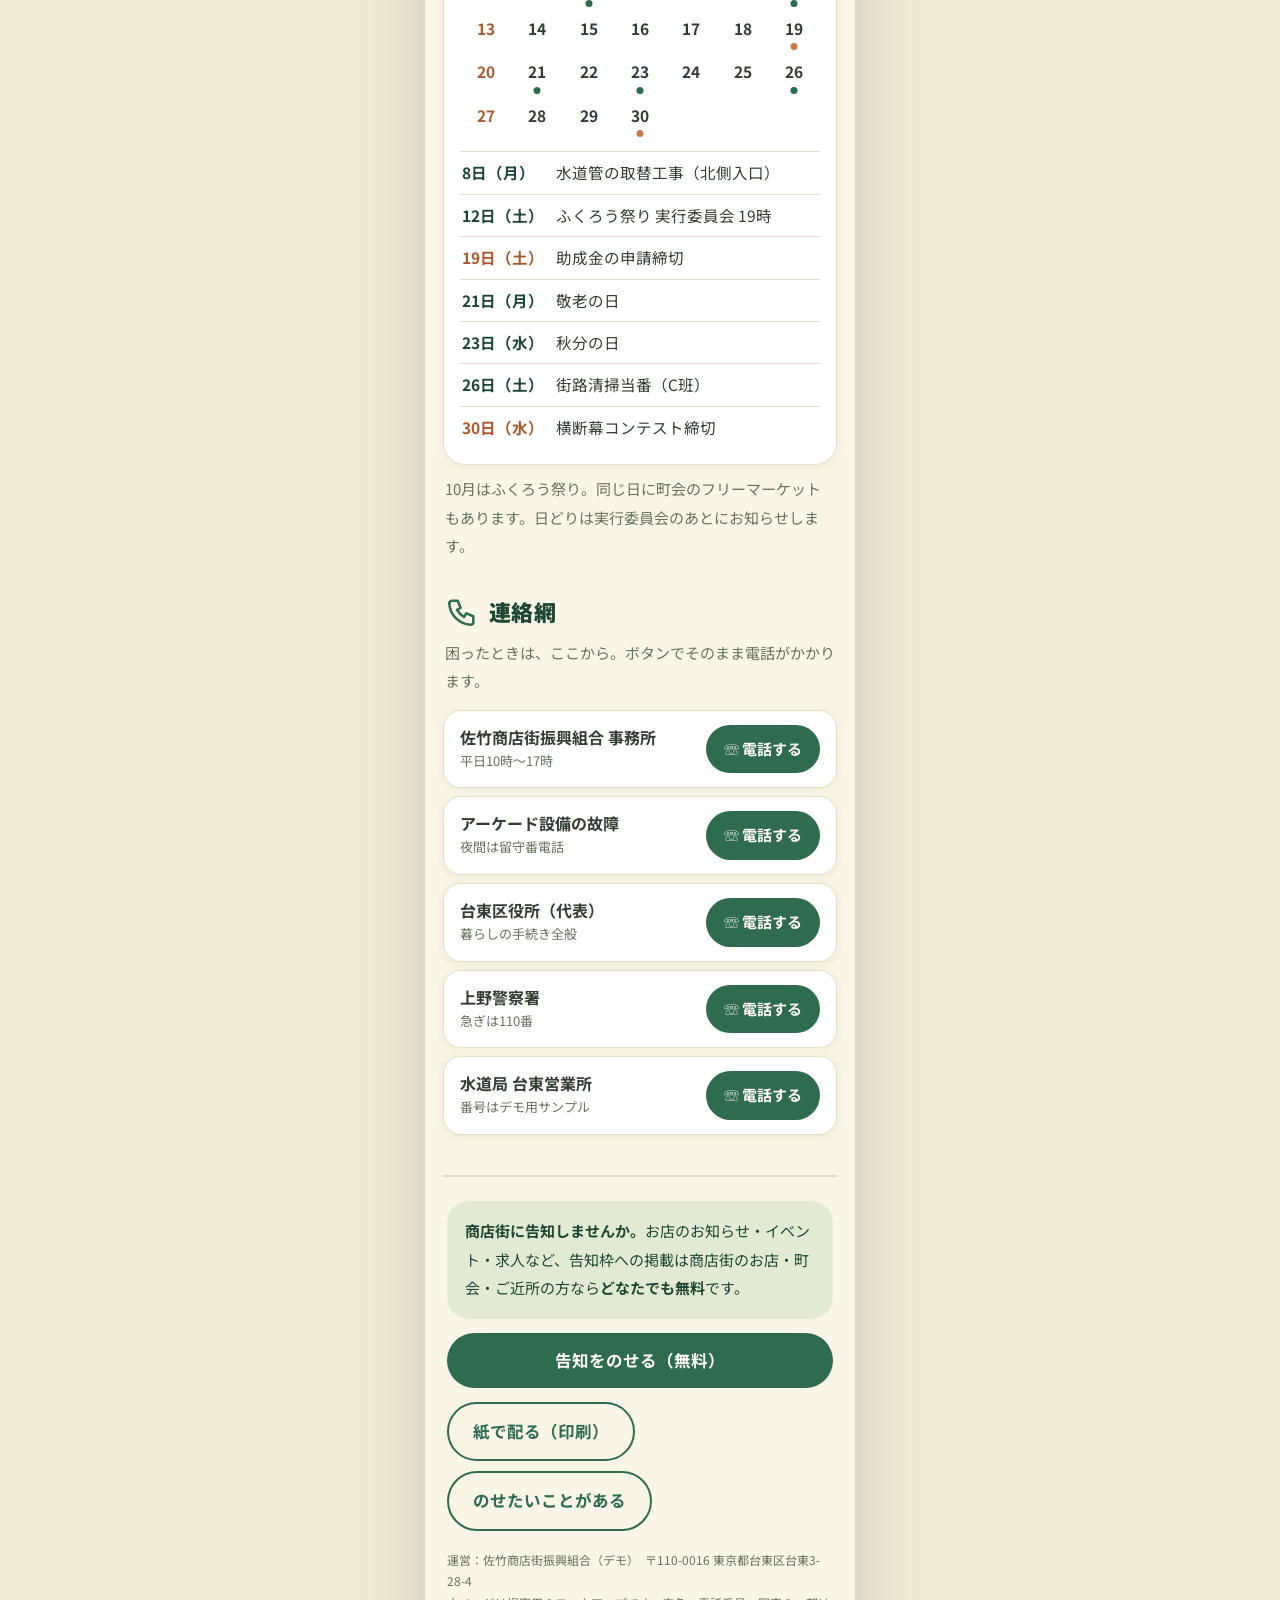
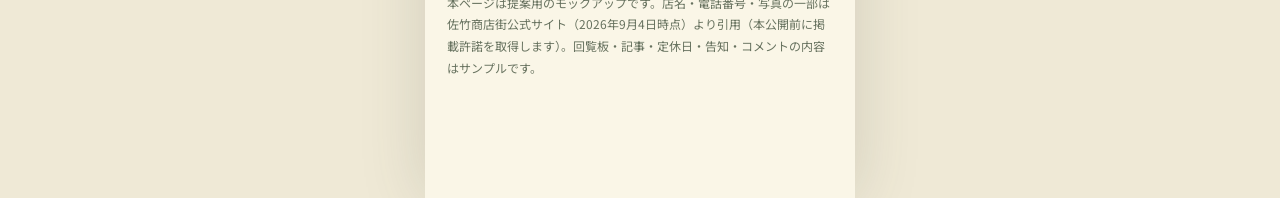
==== commit dddd4ff9: "owl guide chat, deadline ad card, greeting" ====
--- a/index.html
+++ b/index.html
@@ -109,6 +109,13 @@
         <h3>商店街共済 年度更新の書類</h3>
         <p class="d-date">10月15日（木）まで</p>
         <a class="btn" href="shinsei.html">書類を出す</a>
+      </div>
+      <div class="dl ad" >
+        <span class="d-tag">告知</span>
+        <div class="d-num"><span>9/18</span></div>
+        <h3>GENKI NEXT｜健康体操の無料体験会</h3>
+        <p class="d-date">9月18日（木）14時〜 予約不要（サンプル告知）</p>
+        <a class="btn" href="shinsei.html">告知をのせる</a>
       </div>
     </div>
     <div class="ad-card reveal">
@@ -275,6 +282,28 @@
   </div>
 </div>
 
+<!-- ふくろうAIガイド -->
+<button class="fab" id="fabOwl" type="button" aria-label="ふくろうに質問する">
+  <img src="assets/img/owl.png" alt="">
+  <span>案内</span>
+</button>
+
+<div class="chat-wrap" id="chatWrap" role="dialog" aria-modal="true" aria-label="ふくろうの案内チャット">
+  <div class="chat">
+    <div class="ch-head">
+      <img src="assets/img/owl.png" alt="">
+      <div><b>さたけのふくろう</b><small>この回覧板の案内係（デモ）</small></div>
+      <button class="ch-close" id="chatClose" type="button" aria-label="チャットを閉じる">×</button>
+    </div>
+    <div class="ch-log" id="chatLog" aria-live="polite"></div>
+    <div class="ch-chips" id="chatChips"></div>
+    <form class="ch-form" id="chatForm">
+      <input type="text" id="chatInput" placeholder="聞きたいことを書いてください" aria-label="聞きたいことを書いてください">
+      <button class="btn" type="submit">送る</button>
+    </form>
+  </div>
+</div>
+
 <!-- 追従の告知バナー（とじられる） -->
 <div class="ad-banner" id="adBanner">
   <span class="b-chip">告知</span>
--- a/css/style.css
+++ b/css/style.css
@@ -132,6 +132,13 @@
   display: flex; flex-direction: column; gap: 6px;
 }
 .dl.alt { background: var(--green-ink); }
+.dl.ad { background: var(--panel); color: var(--ink); border: 1.5px solid var(--sage-deep); }
+.dl.ad .d-tag { border-color: var(--sage-deep); color: var(--green-ink); }
+.dl.ad .d-num { color: var(--green-ink); font-size: 40px; padding: 6px 0; }
+.dl.ad .d-num span { font-family: var(--disp); font-weight: 900; }
+.dl.ad h3 { color: var(--green-ink); }
+.dl.ad .d-date { color: var(--sub); }
+.dl.ad .btn { background: var(--sage-deep); color: var(--green-ink); }
 .dl .d-num { font-family: var(--disp); font-weight: 900; font-size: 54px; line-height: 1.1; }
 .dl .d-num small { font-size: 16px; font-weight: 700; margin-left: 2px; }
 .dl .d-tag { align-self: flex-start; font-size: 12px; border: 1.5px solid rgba(255,253,244,.7); border-radius: 999px; padding: 1px 10px; }
@@ -386,3 +393,59 @@
 .ha-empty b { font-size: 17px; }
 .ha-empty span.btn { display: inline-flex; }
 @media (hover: hover) { .ha-scroll { scrollbar-width: thin; scrollbar-color: var(--sage-deep) transparent; } }
+
+/* ---------------- ふくろうAIガイド ---------------- */
+.fab {
+  position: fixed; right: 14px; bottom: 176px; z-index: 48;
+  width: 64px; height: 76px; border: none; background: transparent; cursor: pointer;
+  display: flex; flex-direction: column; align-items: center; gap: 2px; padding: 0;
+}
+.fab img {
+  width: 62px; height: 62px; border-radius: 50%;
+  border: 2.5px solid var(--green); background: var(--panel);
+  box-shadow: 0 6px 18px rgba(70,80,60,.3);
+  transition: transform .25s;
+}
+.fab:hover img { transform: translateY(-3px) rotate(-6deg); }
+.fab span {
+  font-family: var(--disp); font-weight: 700; font-size: 11px;
+  background: var(--green); color: #FFFDF4; border-radius: 999px; padding: 1px 10px;
+}
+@media (min-width: 431px) { .fab { right: calc(50% - 215px + 14px); } }
+
+.chat-wrap {
+  position: fixed; inset: 0; z-index: 95; display: none;
+  align-items: flex-end; justify-content: center; background: rgba(51,61,51,.45);
+}
+.chat-wrap.on { display: flex; }
+.chat {
+  width: 100%; max-width: 430px; background: var(--cream);
+  border-radius: 26px 26px 0 0; display: flex; flex-direction: column;
+  max-height: 78svh; animation: rise .28s ease;
+}
+.ch-head { display: flex; align-items: center; gap: 12px; padding: 16px 18px 12px; border-bottom: 1px solid var(--edge); }
+.ch-head img { width: 46px; height: 46px; border-radius: 50%; }
+.ch-head b { font-family: var(--disp); font-weight: 700; color: var(--green-ink); display: block; line-height: 1.4; }
+.ch-head small { font-size: 12px; color: var(--sub); }
+.ch-close { margin-left: auto; width: 40px; height: 40px; border: none; border-radius: 50%; background: var(--sage); color: var(--green-ink); font-size: 19px; cursor: pointer; }
+.ch-log { flex: 1; overflow-y: auto; padding: 16px 18px; display: flex; flex-direction: column; gap: 10px; min-height: 180px; }
+.msg { display: flex; gap: 10px; align-items: flex-end; }
+.msg img { width: 32px; height: 32px; border-radius: 50%; flex: none; }
+.msg .bubble {
+  background: var(--panel); border: 1px solid var(--edge); border-radius: 16px 16px 16px 4px;
+  padding: 10px 14px; font-size: 15px; line-height: 1.8; max-width: 80%;
+}
+.msg .bubble a { color: var(--green); font-weight: 700; }
+.msg.me { justify-content: flex-end; }
+.msg.me .bubble { background: var(--green); color: #FFFDF4; border: none; border-radius: 16px 16px 4px 16px; }
+.ch-chips { display: flex; gap: 8px; flex-wrap: wrap; padding: 0 18px 10px; }
+.ch-chips button {
+  font-family: var(--disp); font-weight: 700; font-size: 13.5px; cursor: pointer;
+  background: var(--sage); color: var(--green-ink); border: none; border-radius: 999px;
+  padding: 8px 14px; min-height: 40px;
+}
+.ch-form { display: flex; gap: 8px; padding: 10px 18px calc(16px + env(safe-area-inset-bottom)); border-top: 1px solid var(--edge); }
+.ch-form input { flex: 1; font-family: inherit; font-size: 16px; padding: 12px 16px; border: 2px solid var(--edge); border-radius: 999px; background: var(--panel); }
+.ch-form input:focus { border-color: var(--green); outline: none; }
+.ch-form .btn { min-height: 48px; padding: 8px 20px; font-size: 15px; }
+@media print { .fab, .chat-wrap { display: none !important; } }
